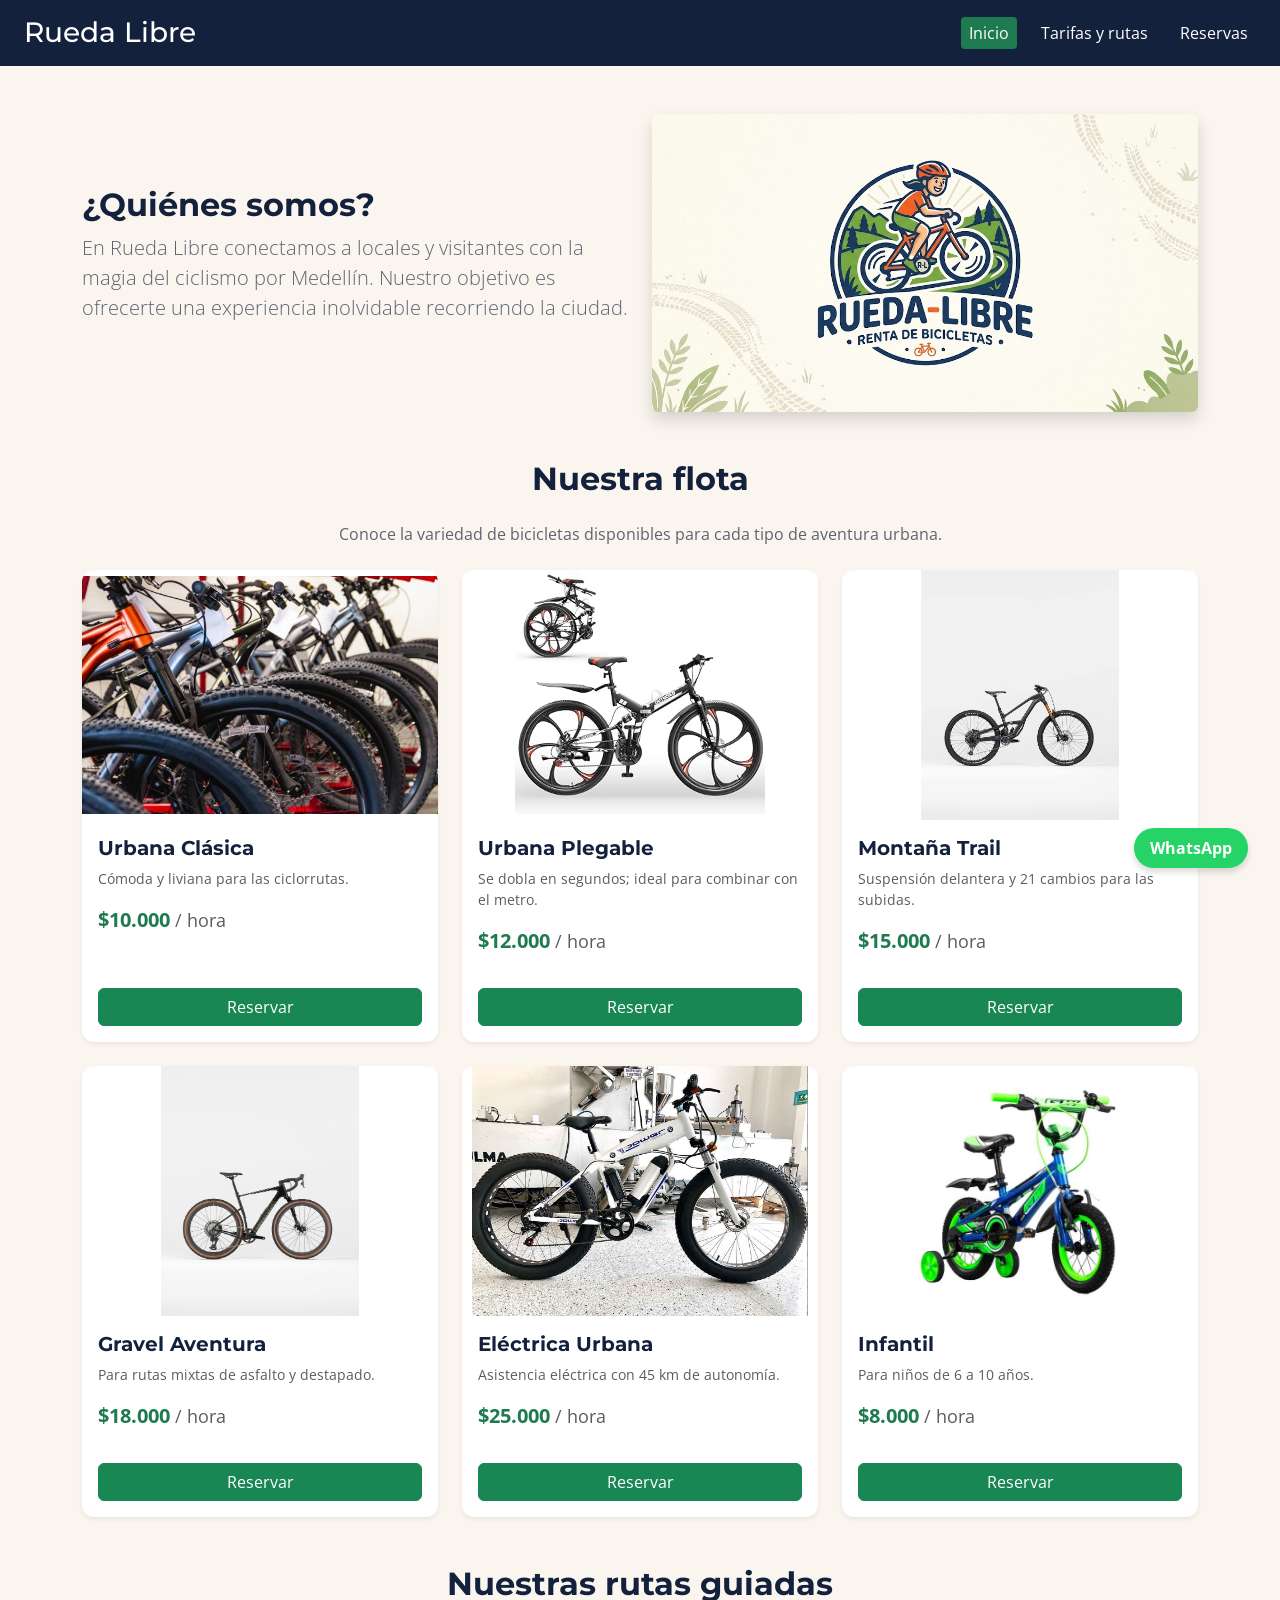
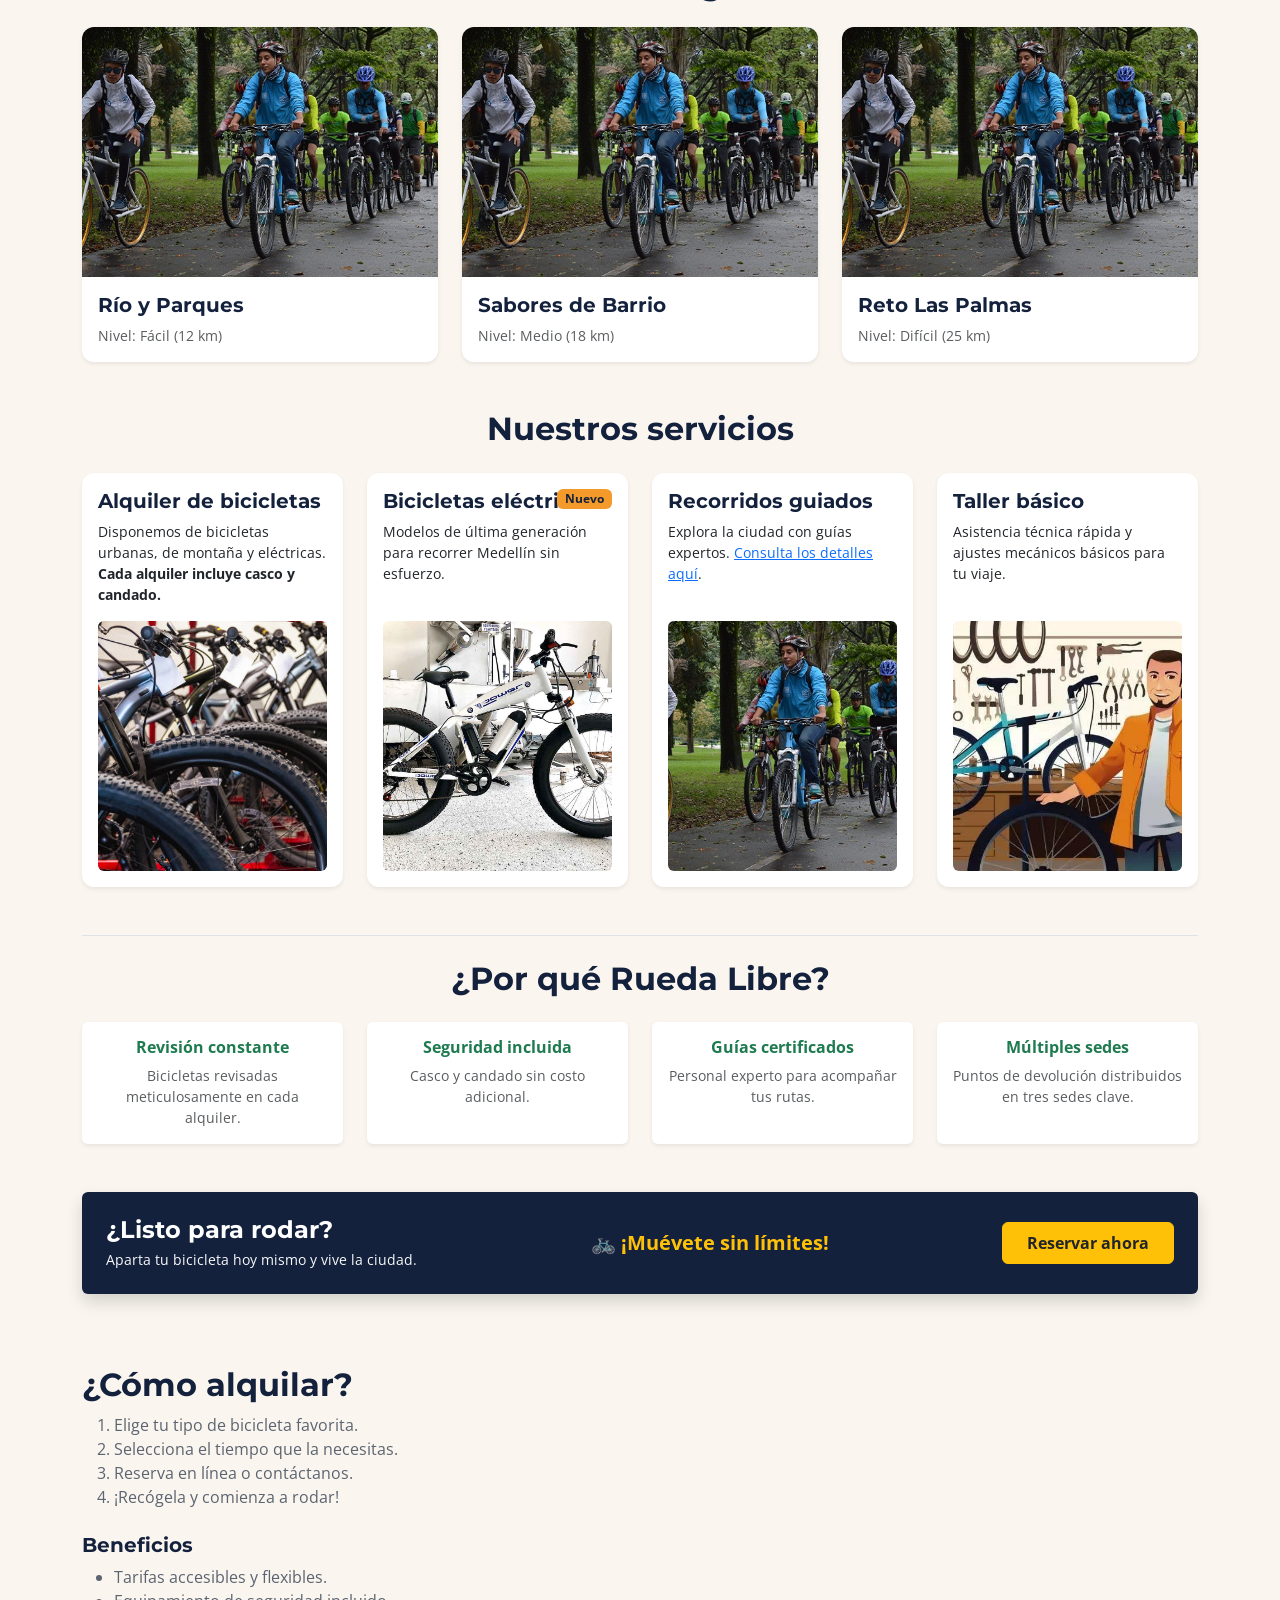
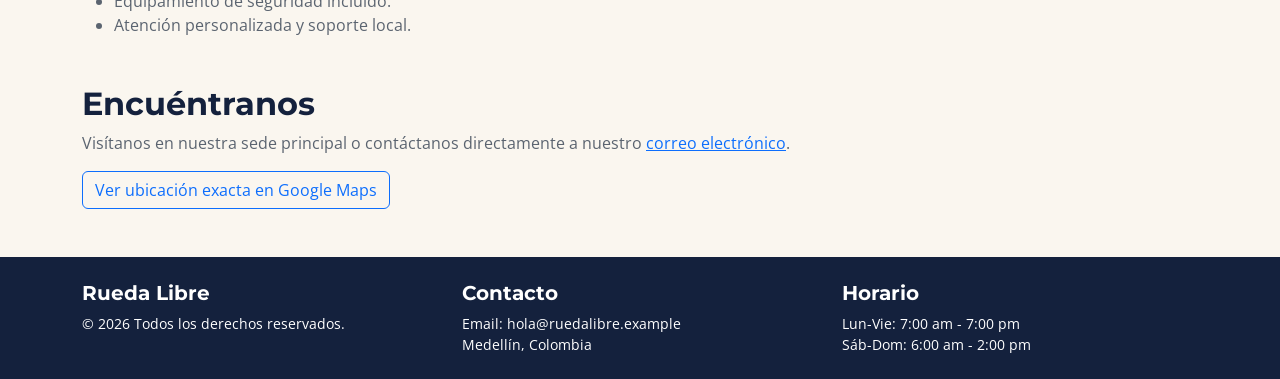
==== index.html @ 64394b45 "reorganizar codigo con bootstrap y adicion de imagenes" ====
<!DOCTYPE html>
<html lang="es">
<head>
    <meta charset="UTF-8">
    <meta name="viewport" content="width=device-width, initial-scale=1.0">
    <meta name="description" content="Alquiler de bicicletas y recorridos guiados en Medellín. Vive la ciudad sobre dos ruedas de forma segura y divertida.">
    <title>Rueda Libre | Alquiler de bicicletas en Medellín</title>
    <!-- Google Fonts -->
    <link rel="preconnect" href="https://fonts.googleapis.com">
    <link rel="preconnect" href="https://fonts.gstatic.com" crossorigin>
    <link href="https://fonts.googleapis.com/css2?family=Montserrat:wght@700&family=Open+Sans:wght@400;600&display=swap" rel="stylesheet">
    <!-- Bootstrap 5.3 -->
    <link href="https://cdn.jsdelivr.net/npm/bootstrap@5.3.3/dist/css/bootstrap.min.css" rel="stylesheet" integrity="sha384-QWTKZyjpPEjISv5WaRU9OFeRpok6YctnYmDr5pNlyT2bRjXh0JMhjY6hW+ALEwIH" crossorigin="anonymous">
    <!-- CSS propio -->
    <link rel="stylesheet" href="css/styles.css">
</head>
<body class="bg-crema text-gris-asfalto">

    <header class="bg-azul-noche text-white py-3 px-4 d-flex flex-column flex-md-row justify-content-between align-items-center">
        <h1 class="h3 m-0 font-titulos text-white">Rueda Libre</h1>
        <nav aria-label="Navegación principal">
            <ul id="menu" class="nav gap-3 mt-2 mt-md-0">
                <li class="nav-item">
                    <a href="index.html" class="nav-link text-white px-2 py-1 activo">Inicio</a>
                </li>
                <li class="nav-item">
                    <a href="paginas/tarifas.html" class="nav-link text-white px-2 py-1">Tarifas y rutas</a>
                </li>
                <li class="nav-item">
                    <a href="paginas/reservas.html" class="nav-link text-white px-2 py-1">Reservas</a>
                </li>
            </ul>
        </nav>
    </header>

    <main class="container my-5">
        <!-- ¿QUIÉNES SOMOS? -->
        <section id="quienes-somos" class="row align-items-center mb-5">
            <div class="col-12 col-lg-6 mb-4 mb-lg-0">
                <h2 class="fw-bold font-titulos text-azul-noche">¿Quiénes somos?</h2>
                <p class="lead">
                    En Rueda Libre conectamos a locales y visitantes con la magia del ciclismo por Medellín. 
                    Nuestro objetivo es ofrecerte una experiencia inolvidable recorriendo la ciudad.
                </p>
            </div>
            <div class="col-12 col-lg-6">
                <img src="img/portada.jpg" alt="Portada de Rueda Libre" class="img-fluid rounded shadow">
            </div>
        </section>

        <!-- NUESTRA FLOTA -->
        <section id="nuestra-flota" class="mb-5">
            <h2 class="fw-bold font-titulos text-azul-noche text-center mb-4">Nuestra flota</h2>
            <p class="text-center mb-4">Conoce la variedad de bicicletas disponibles para cada tipo de aventura urbana.</p>
            
            <div class="row g-4">
                <!-- 1. URBANA CLÁSICA -->
                <div class="col-12 col-sm-6 col-lg-4">
                    <div class="card shadow-sm border-0 h-100">
                        <img src="img/bicicleta.jpg" class="card-img-top" alt="Bicicleta Urbana Clásica">
                        <div class="card-body d-flex flex-column justify-content-between">
                            <div>
                                <h3 class="h5 fw-bold font-titulos text-azul-noche">Urbana Clásica</h3>
                                <p class="text-muted small">Cómoda y liviana para las ciclorrutas.</p>
                                <p class="fw-bold text-verde-ruta fs-5">$10.000 <span class="small text-muted fw-normal">/ hora</span></p>
                            </div>
                            <a href="paginas/reservas.html" class="btn btn-success mt-3">Reservar</a>
                        </div>
                    </div>
                </div>

                <!-- 2. URBANA PLEGABLE -->
                <div class="col-12 col-sm-6 col-lg-4">
                    <div class="card shadow-sm border-0 h-100">
                        <img src="img/bicicleta-plegable.jpg" class="card-img-top" alt="Bicicleta Urbana Plegable">
                        <div class="card-body d-flex flex-column justify-content-between">
                            <div>
                                <h3 class="h5 fw-bold font-titulos text-azul-noche">Urbana Plegable</h3>
                                <p class="text-muted small">Se dobla en segundos; ideal para combinar con el metro.</p>
                                <p class="fw-bold text-verde-ruta fs-5">$12.000 <span class="small text-muted fw-normal">/ hora</span></p>
                            </div>
                            <a href="paginas/reservas.html" class="btn btn-success mt-3">Reservar</a>
                        </div>
                    </div>
                </div>

                <!-- 3. MONTAÑA TRAIL -->
                <div class="col-12 col-sm-6 col-lg-4">
                    <div class="card shadow-sm border-0 h-100">
                        <img src="img/bici-montaña.jpg" class="card-img-top" alt="Bicicleta de Montaña Trail">
                        <div class="card-body d-flex flex-column justify-content-between">
                            <div>
                                <h3 class="h5 fw-bold font-titulos text-azul-noche">Montaña Trail</h3>
                                <p class="text-muted small">Suspensión delantera y 21 cambios para las subidas.</p>
                                <p class="fw-bold text-verde-ruta fs-5">$15.000 <span class="small text-muted fw-normal">/ hora</span></p>
                            </div>
                            <a href="paginas/reservas.html" class="btn btn-success mt-3">Reservar</a>
                        </div>
                    </div>
                </div>

                <!-- 4. GRAVEL AVENTURA -->
                <div class="col-12 col-sm-6 col-lg-4">
                    <div class="card shadow-sm border-0 h-100">
                        <img src="img/gravel.jpg" class="card-img-top" alt="Bicicleta Gravel Aventura">
                        <div class="card-body d-flex flex-column justify-content-between">
                            <div>
                                <h3 class="h5 fw-bold font-titulos text-azul-noche">Gravel Aventura</h3>
                                <p class="text-muted small">Para rutas mixtas de asfalto y destapado.</p>
                                <p class="fw-bold text-verde-ruta fs-5">$18.000 <span class="small text-muted fw-normal">/ hora</span></p>
                            </div>
                            <a href="paginas/reservas.html" class="btn btn-success mt-3">Reservar</a>
                        </div>
                    </div>
                </div>

                <!-- 5. ELÉCTRICA URBANA -->
                <div class="col-12 col-sm-6 col-lg-4">
                    <div class="card shadow-sm border-0 h-100">
                        <img src="img/bicicleta-electrica.jpg" class="card-img-top" alt="Bicicleta Eléctrica Urbana">
                        <div class="card-body d-flex flex-column justify-content-between">
                            <div>
                                <h3 class="h5 fw-bold font-titulos text-azul-noche">Eléctrica Urbana</h3>
                                <p class="text-muted small">Asistencia eléctrica con 45 km de autonomía.</p>
                                <p class="fw-bold text-verde-ruta fs-5">$25.000 <span class="small text-muted fw-normal">/ hora</span></p>
                            </div>
                            <a href="paginas/reservas.html" class="btn btn-success mt-3">Reservar</a>
                        </div>
                    </div>
                </div>

                <!-- 6. INFANTIL -->
                <div class="col-12 col-sm-6 col-lg-4">
                    <div class="card shadow-sm border-0 h-100">
                        <img src="img/infantil.jpg" class="card-img-top" alt="Bicicleta Infantil">
                        <div class="card-body d-flex flex-column justify-content-between">
                            <div>
                                <h3 class="h5 fw-bold font-titulos text-azul-noche">Infantil</h3>
                                <p class="text-muted small">Para niños de 6 a 10 años.</p>
                                <p class="fw-bold text-verde-ruta fs-5">$8.000 <span class="small text-muted fw-normal">/ hora</span></p>
                            </div>
                            <a href="paginas/reservas.html" class="btn btn-success mt-3">Reservar</a>
                        </div>
                    </div>
                </div>
            </div>
        </section>

        <!-- NUESTRAS RUTAS GUIADAS -->
        <section id="galeria-rutas-seccion" class="mb-5">
            <h2 class="fw-bold font-titulos text-azul-noche text-center mb-4">Nuestras rutas guiadas</h2>
            <div class="row g-4">
                <div class="col-12 col-md-4">
                    <div class="card shadow-sm border-0 h-100">
                        <img src="img/recorrido-guiado.jpg" alt="Ruta Río y Parques" class="card-img-top">
                        <div class="card-body">
                            <h3 class="h5 fw-bold font-titulos text-azul-noche">Río y Parques</h3>
                            <p class="text-muted small mb-0">Nivel: Fácil (12 km)</p>
                        </div>
                    </div>
                </div>
                <div class="col-12 col-md-4">
                    <div class="card shadow-sm border-0 h-100">
                        <img src="img/recorrido-guiado.jpg" alt="Ruta Sabores de Barrio" class="card-img-top">
                        <div class="card-body">
                            <h3 class="h5 fw-bold font-titulos text-azul-noche">Sabores de Barrio</h3>
                            <p class="text-muted small mb-0">Nivel: Medio (18 km)</p>
                        </div>
                    </div>
                </div>
                <div class="col-12 col-md-4">
                    <div class="card shadow-sm border-0 h-100">
                        <img src="img/recorrido-guiado.jpg" alt="Ruta Reto Las Palmas" class="card-img-top">
                        <div class="card-body">
                            <h3 class="h5 fw-bold font-titulos text-azul-noche">Reto Las Palmas</h3>
                            <p class="text-muted small mb-0">Nivel: Difícil (25 km)</p>
                        </div>
                    </div>
                </div>
            </div>
        </section>

        <!-- NUESTROS SERVICIOS -->
        <section id="servicios" class="mb-5">
            <h2 class="fw-bold font-titulos text-azul-noche text-center mb-4">Nuestros servicios</h2>
            <div class="row g-4">
                <div class="col-12 col-md-6 col-lg-3">
                    <div class="card shadow-sm border-0 p-3 h-100">
                        <h3 class="h5 fw-bold font-titulos text-azul-noche">Alquiler de bicicletas</h3>
                        <p class="small">Disponemos de bicicletas urbanas, de montaña y eléctricas. <strong>Cada alquiler incluye casco y candado.</strong></p>
                        <img src="img/bicicleta.jpg" alt="Bicicleta urbana" class="card-img-top img-fluid rounded mt-auto">
                    </div>
                </div>
                <div class="col-12 col-md-6 col-lg-3">
                    <div class="card shadow-sm border-0 p-3 position-relative h-100">
                        <span class="badge bg-naranja-pedal text-azul-noche position-absolute top-0 end-0 m-3">Nuevo</span>
                        <h3 class="h5 fw-bold font-titulos text-azul-noche">Bicicletas eléctricas</h3>
                        <p class="small">Modelos de última generación para recorrer Medellín sin esfuerzo.</p>
                        <img src="img/bicicleta-electrica.jpg" alt="Bicicleta eléctrica" class="card-img-top img-fluid rounded mt-auto">
                    </div>
                </div>
                <div class="col-12 col-md-6 col-lg-3">
                    <div class="card shadow-sm border-0 p-3 h-100">
                        <h3 class="h5 fw-bold font-titulos text-azul-noche">Recorridos guiados</h3>
                        <p class="small">Explora la ciudad con guías expertos. <a href="paginas/tarifas.html#tabla-recorridos">Consulta los detalles aquí</a>.</p>
                        <img src="img/recorrido-guiado.jpg" alt="Recorridos guiados" class="card-img-top img-fluid rounded mt-auto">
                    </div>
                </div>
                <div class="col-12 col-md-6 col-lg-3">
                    <div class="card shadow-sm border-0 p-3 h-100">
                        <h3 class="h5 fw-bold font-titulos text-azul-noche">Taller básico</h3>
                        <p class="small">Asistencia técnica rápida y ajustes mecánicos básicos para tu viaje.</p>
                        <img src="img/taller.jpg" alt="Taller de bicicletas" class="card-img-top img-fluid rounded mt-auto">
                    </div>
                </div>
            </div>
        </section>

        <section class="my-5 py-4 border-top">
            <h2 class="text-center fw-bold font-titulos text-azul-noche mb-4">¿Por qué Rueda Libre?</h2>
            
            <div class="row g-4 text-center mb-5">
                <div class="col-12 col-md-6 col-lg-3">
                    <div class="p-3 bg-white rounded shadow-sm h-100">
                        <h3 class="h6 fw-bold text-verde-ruta">Revisión constante</h3>
                        <p class="small text-muted mb-0">Bicicletas revisadas meticulosamente en cada alquiler.</p>
                    </div>
                </div>
                <div class="col-12 col-md-6 col-lg-3">
                    <div class="p-3 bg-white rounded shadow-sm h-100">
                        <h3 class="h6 fw-bold text-verde-ruta">Seguridad incluida</h3>
                        <p class="small text-muted mb-0">Casco y candado sin costo adicional.</p>
                    </div>
                </div>
                <div class="col-12 col-md-6 col-lg-3">
                    <div class="p-3 bg-white rounded shadow-sm h-100">
                        <h3 class="h6 fw-bold text-verde-ruta">Guías certificados</h3>
                        <p class="small text-muted mb-0">Personal experto para acompañar tus rutas.</p>
                    </div>
                </div>
                <div class="col-12 col-md-6 col-lg-3">
                    <div class="p-3 bg-white rounded shadow-sm h-100">
                        <h3 class="h6 fw-bold text-verde-ruta">Múltiples sedes</h3>
                        <p class="small text-muted mb-0">Puntos de devolución distribuidos en tres sedes clave.</p>
                    </div>
                </div>
            </div>

            <div class="p-4 bg-azul-noche text-white rounded shadow d-flex flex-column flex-md-row justify-content-between align-items-center gap-3">
                <div class="text-center text-md-start">
                    <h3 class="h4 fw-bold mb-1 font-titulos text-white">¿Listo para rodar?</h3>
                    <p class="mb-0 text-light small">Aparta tu bicicleta hoy mismo y vive la ciudad.</p>
                </div>
                <div class="d-none d-md-block text-warning fw-bold fs-5">
                    🚲 ¡Muévete sin límites!
                </div>
                <div>
                    <a href="paginas/reservas.html" class="btn btn-warning fw-bold px-4 py-2 text-dark">Reservar ahora</a>
                </div>
            </div>
        </section>

        <!-- ¿CÓMO ALQUILAR? -->
        <section id="como-alquilar" class="mb-5">
            <h2 class="fw-bold font-titulos text-azul-noche">¿Cómo alquilar?</h2>
            <ol class="mb-4">
                <li>Elige tu tipo de bicicleta favorita.</li>
                <li>Selecciona el tiempo que la necesitas.</li>
                <li>Reserva en línea o contáctanos.</li>
                <li>¡Recógela y comienza a rodar!</li>
            </ol>
            <h3 class="h5 fw-bold font-titulos text-azul-noche">Beneficios</h3>
            <ul>
                <li>Tarifas accesibles y flexibles.</li>
                <li>Equipamiento de seguridad incluido.</li>
                <li>Atención personalizada y soporte local.</li>
            </ul>
        </section>

        <!-- ENCUÉNTRANOS -->
        <section id="encuentranos" class="mb-5">
            <h2 class="fw-bold font-titulos text-azul-noche">Encuéntranos</h2>
            <p>Visítanos en nuestra sede principal o contáctanos directamente a nuestro <a href="mailto:hola@ruedalibre.example">correo electrónico</a>.</p>
            <p><a href="https://maps.google.com" target="_blank" rel="noopener" class="btn btn-outline-primary">Ver ubicación exacta en Google Maps</a></p>
        </section>
    </main>

    <!-- Botón flotante WhatsApp -->
    <a href="https://wa.me/573000000000" class="whatsapp-flotante" target="_blank" rel="noopener" aria-label="Contactar por WhatsApp">WhatsApp</a>

    <!-- PIE DE PÁGINA -->
    <footer class="bg-azul-noche text-white py-4 px-5">
        <div class="container">
            <div class="row g-4">
                <div class="col-12 col-md-4">
                    <h2 class="h5 fw-bold font-titulos text-white">Rueda Libre</h2>
                    <p class="small m-0">© 2026 Todos los derechos reservados.</p>
                </div>
                <div class="col-12 col-md-4">
                    <h2 class="h5 fw-bold font-titulos text-white">Contacto</h2>
                    <p class="small m-0">Email: hola@ruedalibre.example</p>
                    <p class="small m-0">Medellín, Colombia</p>
                </div>
                <div class="col-12 col-md-4">
                    <h2 class="h5 fw-bold font-titulos text-white">Horario</h2>
                    <p class="small m-0">Lun-Vie: 7:00 am - 7:00 pm</p>
                    <p class="small m-0">Sáb-Dom: 6:00 am - 2:00 pm</p>
                </div>
            </div>
        </div>
    </footer>

    <!-- Bootstrap 5.3 JavaScript -->
    <script src="https://cdn.jsdelivr.net/npm/bootstrap@5.3.3/dist/js/bootstrap.bundle.min.js" integrity="sha384-YvpcrYf0tY3lHB60NNkmXc5s98+Y8z8N1b/j1lC1k096+g52+l9u33" crossorigin="anonymous"></script>
</body>
</html>
---- css/styles.css ----
:root {
    --verde-ruta: #1E7A4F;
    --naranja-pedal: #F39A2B;
    --azul-noche: #14213D;
    --crema: #FAF6EF;
    --gris-asfalto: #5B6470;
    --blanco: #FFFFFF;

    --fuente-titulos: 'Montserrat', sans-serif;
    --fuente-texto: 'Open Sans', sans-serif;
}

/* Clases utilitarias de marca aplicadas con variables */
.font-titulos {
    font-family: var(--fuente-titulos) !important;
}

body {
    font-family: var(--fuente-texto) !important;
}

.bg-crema {
    background-color: var(--crema) !important;
}

.bg-azul-noche {
    background-color: var(--azul-noche) !important;
}

.bg-verde-ruta {
    background-color: var(--verde-ruta) !important;
}

.bg-naranja-pedal {
    background-color: var(--naranja-pedal) !important;
}

.text-gris-asfalto {
    color: var(--gris-asfalto) !important;
}

.text-azul-noche {
    color: var(--azul-noche) !important;
}

.text-verde-ruta {
    color: var(--verde-ruta) !important;
}

.text-naranja-pedal {
    color: var(--naranja-pedal) !important;
}

#menu a.activo,
#menu a:hover {
    background-color: var(--verde-ruta);
    border-radius: 4px;
}


.whatsapp-flotante {
    position: fixed;
    bottom: 2rem;
    right: 2rem;
    background-color: #25D366;
    color: #FFFFFF;
    padding: 0.5rem 1rem;
    border-radius: 50px;
    text-decoration: none;
    font-weight: 700;
    box-shadow: 0 4px 6px rgba(0, 0, 0, 0.15);
    z-index: 1000;
}

.whatsapp-flotante:hover {
    background-color: #1EBE5D;
    color: #FFFFFF;
}

#nuestra-flota .card-img-top,
#galeria-rutas-seccion .card-img-top,
#servicios .card-img-top {
    width: 100%;
    height: 250px;
    object-fit: cover;
    object-position: center;
    display: block;
}


#nuestra-flota .card,
#galeria-rutas-seccion .card,
#servicios .card {
    height: 100%;
    overflow: hidden;
    border-radius: 12px;
}


#nuestra-flota .card-body {
    display: flex;
    flex-direction: column;
    flex-grow: 1;
}

/* Botones de reserva alineados abajo */
#nuestra-flota .card-body .btn {
    margin-top: auto;
}

/* Imágenes de servicios al final de las tarjetas */
#servicios .card-img-top {
    margin-top: auto;
    border-radius: 8px;
}

#nuestra-flota .card-img-top {
    object-fit: contain;
    background-color: #ffffff;
}


@media (max-width: 576px) {

    #nuestra-flota .card-img-top,
    #galeria-rutas-seccion .card-img-top,
    #servicios .card-img-top {
        height: 220px;
    }
}
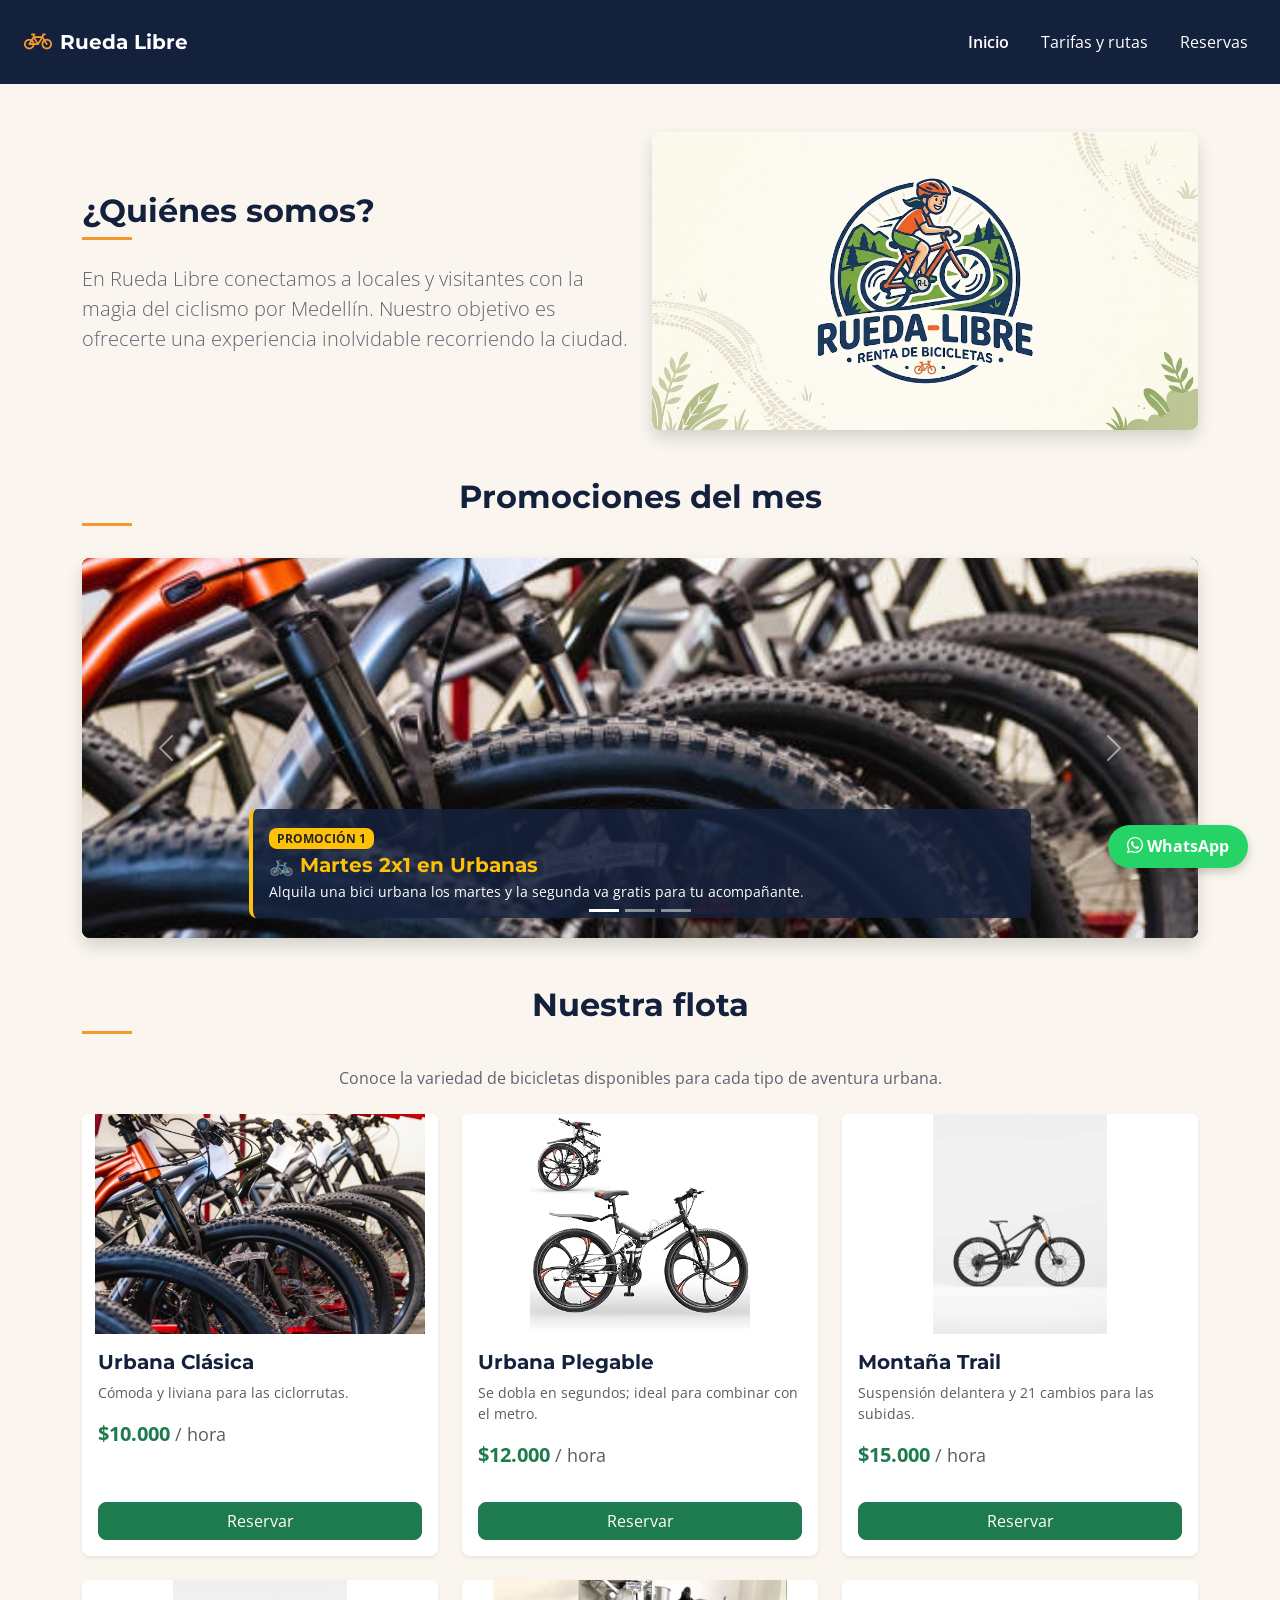
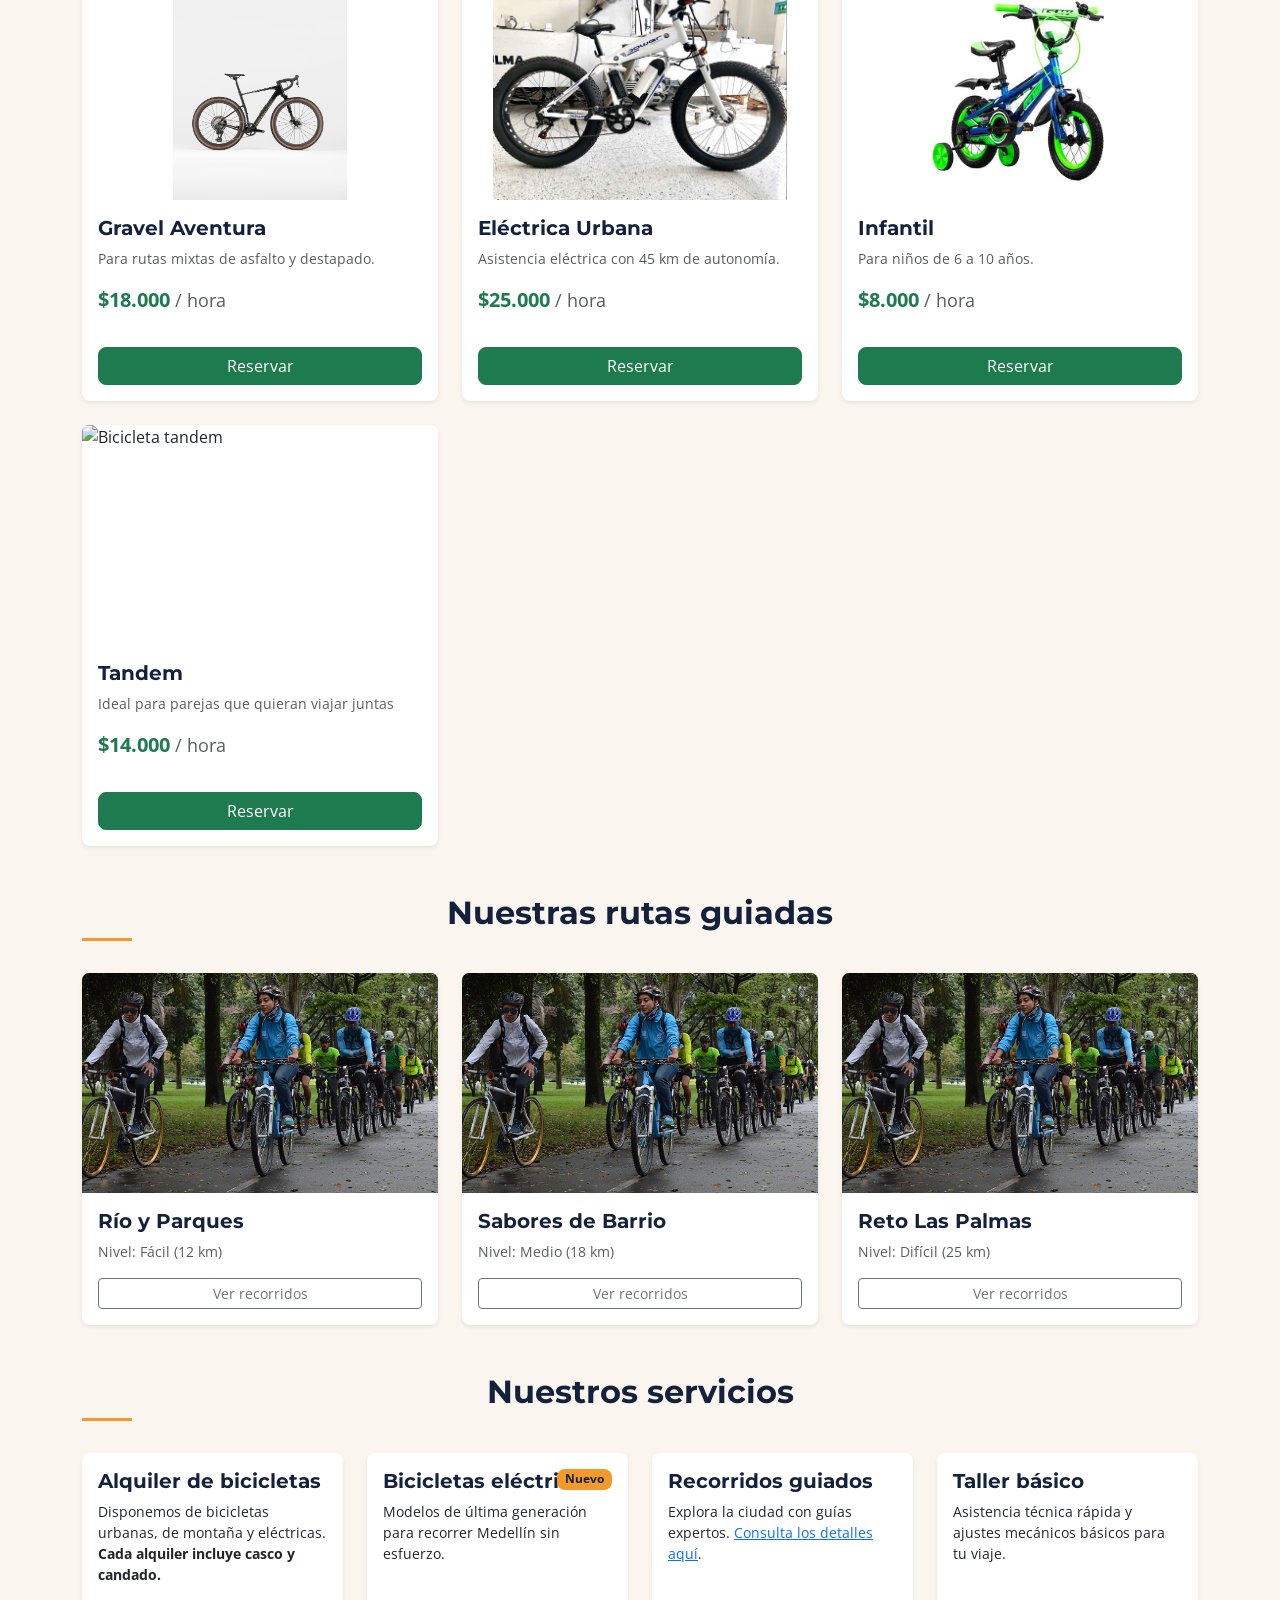
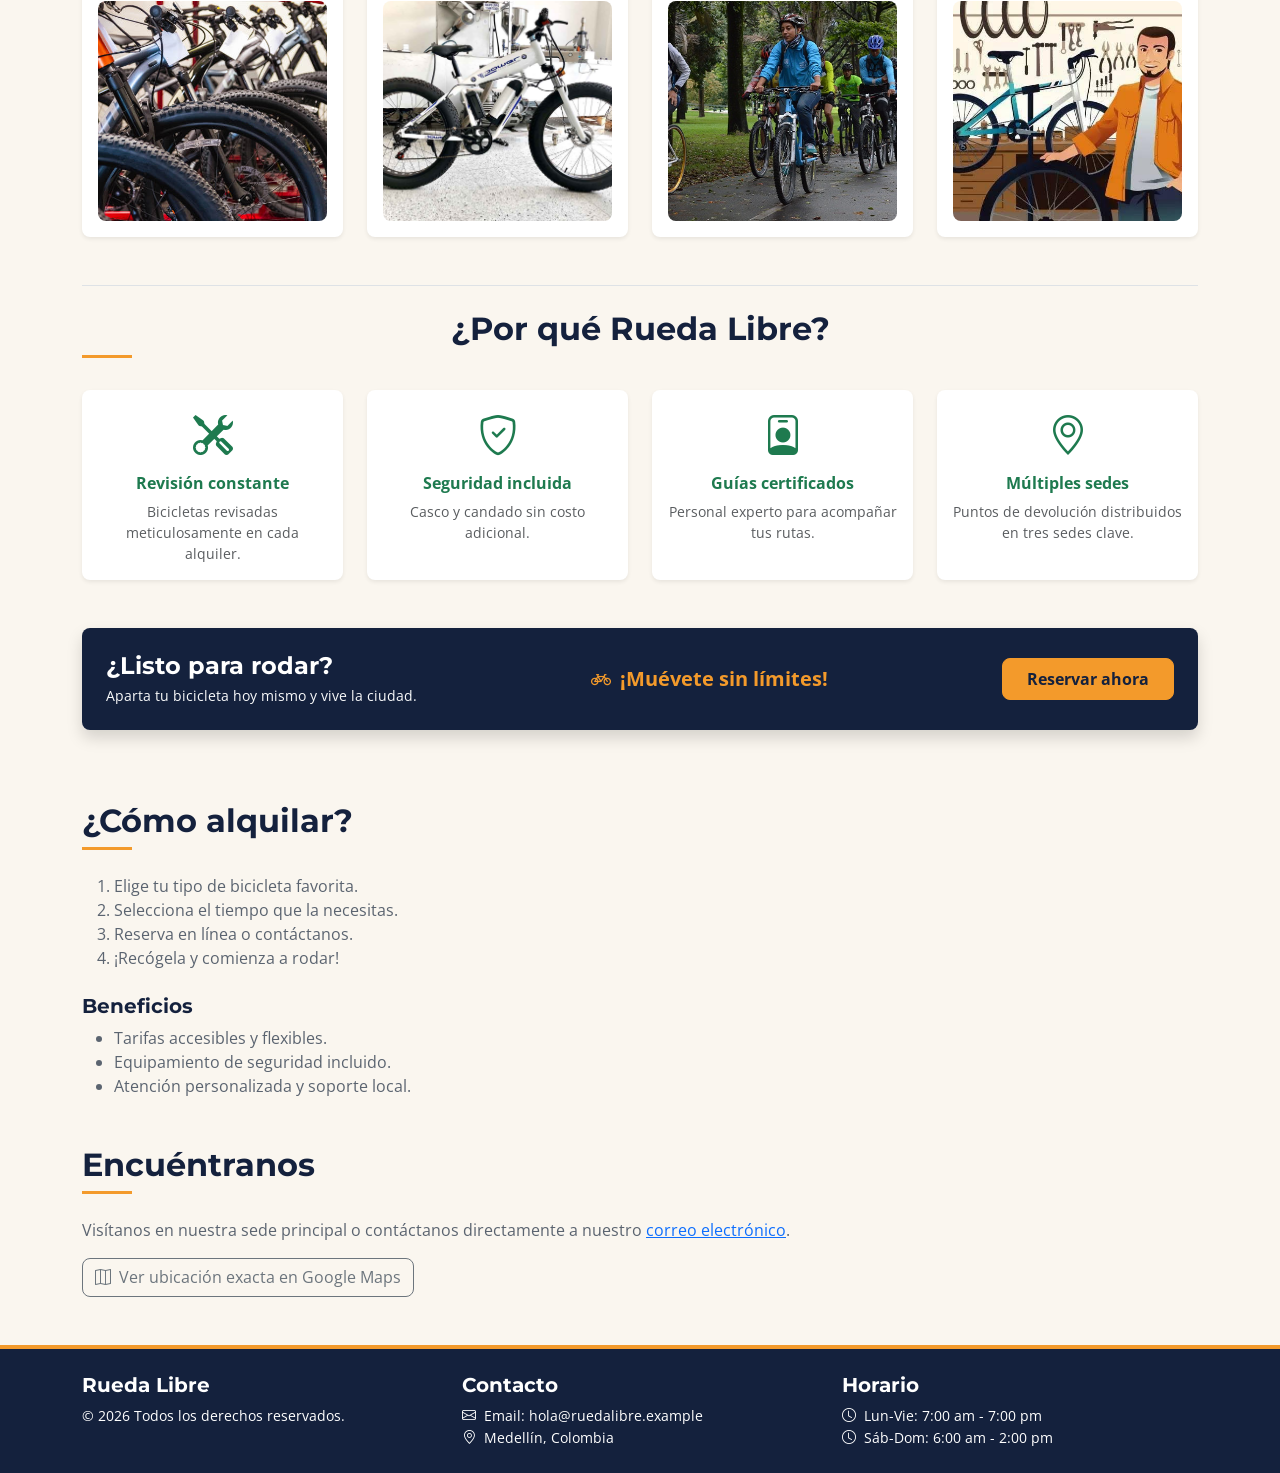
==== commit 76046447: "migracion  completa a boostrap desarrollo de carrusel y responsive" ====
--- a/index.html
+++ b/index.html
@@ -9,27 +9,39 @@
     <link rel="preconnect" href="https://fonts.googleapis.com">
     <link rel="preconnect" href="https://fonts.gstatic.com" crossorigin>
     <link href="https://fonts.googleapis.com/css2?family=Montserrat:wght@700&family=Open+Sans:wght@400;600&display=swap" rel="stylesheet">
-    <!-- Bootstrap 5.3 -->
+
+    <!-- Bootstrap 5.3 CSS -->
     <link href="https://cdn.jsdelivr.net/npm/bootstrap@5.3.3/dist/css/bootstrap.min.css" rel="stylesheet" integrity="sha384-QWTKZyjpPEjISv5WaRU9OFeRpok6YctnYmDr5pNlyT2bRjXh0JMhjY6hW+ALEwIH" crossorigin="anonymous">
+    <!-- Bootstrap Icons CDN -->
+    <link rel="stylesheet" href="https://cdn.jsdelivr.net/npm/bootstrap-icons@1.11.3/font/bootstrap-icons.min.css">
     <!-- CSS propio -->
     <link rel="stylesheet" href="css/styles.css">
 </head>
 <body class="bg-crema text-gris-asfalto">
-
-    <header class="bg-azul-noche text-white py-3 px-4 d-flex flex-column flex-md-row justify-content-between align-items-center">
-        <h1 class="h3 m-0 font-titulos text-white">Rueda Libre</h1>
-        <nav aria-label="Navegación principal">
-            <ul id="menu" class="nav gap-3 mt-2 mt-md-0">
-                <li class="nav-item">
-                    <a href="index.html" class="nav-link text-white px-2 py-1 activo">Inicio</a>
-                </li>
-                <li class="nav-item">
-                    <a href="paginas/tarifas.html" class="nav-link text-white px-2 py-1">Tarifas y rutas</a>
-                </li>
-                <li class="nav-item">
-                    <a href="paginas/reservas.html" class="nav-link text-white px-2 py-1">Reservas</a>
-                </li>
-            </ul>
+    <header>
+        <nav class="navbar navbar-expand-lg bg-azul-noche navbar-dark py-3 px-4">
+            <div class="container-fluid p-0">
+                <a class="navbar-brand font-titulos text-white fw-bold d-flex align-items-center gap-2" href="index.html">
+                    <i class="bi bi-bicycle text-naranja-pedal fs-3" aria-hidden="true"></i>
+                    <span>Rueda Libre</span>
+                </a>
+                <button class="navbar-toggler" type="button" data-bs-toggle="collapse" data-bs-target="#navbarNavegacion" aria-controls="navbarNavegacion" aria-expanded="false" aria-label="Abrir o cerrar menú de navegación">
+                    <span class="navbar-toggler-icon"></span>
+                </button>
+                <div class="collapse navbar-collapse" id="navbarNavegacion">
+                    <ul class="navbar-nav ms-auto gap-lg-3 mt-3 mt-lg-0">
+                        <li class="nav-item">
+                            <a class="nav-link text-white fw-semibold active" aria-current="page" href="index.html">Inicio</a>
+                        </li>
+                        <li class="nav-item">
+                            <a class="nav-link text-white" href="paginas/tarifas.html">Tarifas y rutas</a>
+                        </li>
+                        <li class="nav-item">
+                            <a class="nav-link text-white" href="paginas/reservas.html">Reservas</a>
+                        </li>
+                    </ul>
+                </div>
+            </div>
         </nav>
     </header>
 
@@ -37,109 +49,170 @@
         <!-- ¿QUIÉNES SOMOS? -->
         <section id="quienes-somos" class="row align-items-center mb-5">
             <div class="col-12 col-lg-6 mb-4 mb-lg-0">
-                <h2 class="fw-bold font-titulos text-azul-noche">¿Quiénes somos?</h2>
+                <h2 class="fw-bold font-titulos text-azul-noche titulo-seccion mb-3">¿Quiénes somos?</h2>
                 <p class="lead">
                     En Rueda Libre conectamos a locales y visitantes con la magia del ciclismo por Medellín. 
                     Nuestro objetivo es ofrecerte una experiencia inolvidable recorriendo la ciudad.
                 </p>
             </div>
             <div class="col-12 col-lg-6">
-                <img src="img/portada.jpg" alt="Portada de Rueda Libre" class="img-fluid rounded shadow">
+                <img src="img/portada.jpg" alt="Portada de Rueda Libre con ciclistas en Medellín" class="img-fluid rounded shadow">
+            </div>
+        </section>
+
+        <!-- PROMOCIONES DEL MES (CARRUSEL) -->
+        <section id="promociones-carrusel" class="mb-5">
+            <h2 class="fw-bold font-titulos text-azul-noche text-center titulo-seccion mb-4">Promociones del mes</h2>
+            <div id="carruselPromociones" class="carousel slide rounded shadow overflow-hidden bg-azul-noche" data-bs-ride="carousel" data-bs-interval="3500">
+                <div class="carousel-indicators">
+                    <button type="button" data-bs-target="#carruselPromociones" data-bs-slide-to="0" class="active" aria-current="true" aria-label="Promoción 1"></button>
+                    <button type="button" data-bs-target="#carruselPromociones" data-bs-slide-to="1" aria-label="Promoción 2"></button>
+                    <button type="button" data-bs-target="#carruselPromociones" data-bs-slide-to="2" aria-label="Promoción 3"></button>
+                </div>
+                <div class="carousel-inner">
+                    <div class="carousel-item active">
+                        <img src="img/bicicleta.jpg" class="d-block w-100 banner-carrusel" alt="Martes 2x1 en bicicletas urbanas">
+                        <div class="carousel-caption d-block p-3 border-start border-4 border-warning">
+                            <span class="badge bg-warning text-dark mb-1">PROMOCIÓN 1</span>
+                            <h3 class="h5 fw-bold font-titulos text-warning mb-1">🚲 Martes 2x1 en Urbanas</h3>
+                            <p class="mb-0 text-white small">Alquila una bici urbana los martes y la segunda va gratis para tu acompañante.</p>
+                        </div>
+                    </div>
+                    <div class="carousel-item">
+                        <img src="img/bicicleta-electrica.jpg" class="d-block w-100 banner-carrusel" alt="20% de descuento en eléctricas">
+                        <div class="carousel-caption d-block p-3 border-start border-4 border-info">
+                            <span class="badge bg-info text-dark mb-1">PROMOCIÓN 2</span>
+                            <h3 class="h5 fw-bold font-titulos text-info mb-1">⚡ 20% OFF en Eléctricas</h3>
+                            <p class="mb-0 text-white small">Recorre las lomas de la ciudad sin sudar de lunes a jueves con descuento especial.</p>
+                        </div>
+                    </div>
+                    <div class="carousel-item">
+                        <img src="img/recorrido-guiado.jpg" class="d-block w-100 banner-carrusel" alt="Tour Guiado Gratis en tu CUMPLE">
+                        <div class="carousel-caption d-block p-3 border-start border-4 border-success">
+                            <span class="badge bg-success text-white mb-1">PROMOCIÓN 3</span>
+                            <h3 class="h5 fw-bold font-titulos text-success mb-1">🎂 Tour Guiado Gratis en tu CUMPLE</h3>
+                            <p class="mb-0 text-white small">Celebra tu cumpleaños con nosotros y disfruta cualquier ruta con guía sin costo.</p>
+                        </div>
+                    </div>
+                </div>
+                <button class="carousel-control-prev" type="button" data-bs-target="#carruselPromociones" data-bs-slide="prev">
+                    <span class="carousel-control-prev-icon" aria-hidden="true"></span>
+                    <span class="visually-hidden">Anterior</span>
+                </button>
+                <button class="carousel-control-next" type="button" data-bs-target="#carruselPromociones" data-bs-slide="next">
+                    <span class="carousel-control-next-icon" aria-hidden="true"></span>
+                    <span class="visually-hidden">Siguiente</span>
+                </button>
             </div>
         </section>
 
         <!-- NUESTRA FLOTA -->
         <section id="nuestra-flota" class="mb-5">
-            <h2 class="fw-bold font-titulos text-azul-noche text-center mb-4">Nuestra flota</h2>
+            <h2 class="fw-bold font-titulos text-azul-noche text-center titulo-seccion mb-4">Nuestra flota</h2>
             <p class="text-center mb-4">Conoce la variedad de bicicletas disponibles para cada tipo de aventura urbana.</p>
             
             <div class="row g-4">
-                <!-- 1. URBANA CLÁSICA -->
+                <!-- Urbana Clásica -->
                 <div class="col-12 col-sm-6 col-lg-4">
                     <div class="card shadow-sm border-0 h-100">
                         <img src="img/bicicleta.jpg" class="card-img-top" alt="Bicicleta Urbana Clásica">
                         <div class="card-body d-flex flex-column justify-content-between">
                             <div>
-                                <h3 class="h5 fw-bold font-titulos text-azul-noche">Urbana Clásica</h3>
-                                <p class="text-muted small">Cómoda y liviana para las ciclorrutas.</p>
+                                <h3 class="card-title h5 fw-bold font-titulos text-azul-noche">Urbana Clásica</h3>
+                                <p class="card-text text-muted small">Cómoda y liviana para las ciclorrutas.</p>
                                 <p class="fw-bold text-verde-ruta fs-5">$10.000 <span class="small text-muted fw-normal">/ hora</span></p>
                             </div>
-                            <a href="paginas/reservas.html" class="btn btn-success mt-3">Reservar</a>
-                        </div>
-                    </div>
-                </div>
-
-                <!-- 2. URBANA PLEGABLE -->
+                            <a href="paginas/reservas.html" class="btn btn-primary mt-3">Reservar</a>
+                        </div>
+                    </div>
+                </div>
+
+                <!-- Urbana Plegable -->
                 <div class="col-12 col-sm-6 col-lg-4">
                     <div class="card shadow-sm border-0 h-100">
                         <img src="img/bicicleta-plegable.jpg" class="card-img-top" alt="Bicicleta Urbana Plegable">
                         <div class="card-body d-flex flex-column justify-content-between">
                             <div>
-                                <h3 class="h5 fw-bold font-titulos text-azul-noche">Urbana Plegable</h3>
-                                <p class="text-muted small">Se dobla en segundos; ideal para combinar con el metro.</p>
+                                <h3 class="card-title h5 fw-bold font-titulos text-azul-noche">Urbana Plegable</h3>
+                                <p class="card-text text-muted small">Se dobla en segundos; ideal para combinar con el metro.</p>
                                 <p class="fw-bold text-verde-ruta fs-5">$12.000 <span class="small text-muted fw-normal">/ hora</span></p>
                             </div>
-                            <a href="paginas/reservas.html" class="btn btn-success mt-3">Reservar</a>
-                        </div>
-                    </div>
-                </div>
-
-                <!-- 3. MONTAÑA TRAIL -->
+                            <a href="paginas/reservas.html" class="btn btn-primary mt-3">Reservar</a>
+                        </div>
+                    </div>
+                </div>
+
+                <!-- Montaña Trail -->
                 <div class="col-12 col-sm-6 col-lg-4">
                     <div class="card shadow-sm border-0 h-100">
                         <img src="img/bici-montaña.jpg" class="card-img-top" alt="Bicicleta de Montaña Trail">
                         <div class="card-body d-flex flex-column justify-content-between">
                             <div>
-                                <h3 class="h5 fw-bold font-titulos text-azul-noche">Montaña Trail</h3>
-                                <p class="text-muted small">Suspensión delantera y 21 cambios para las subidas.</p>
+                                <h3 class="card-title h5 fw-bold font-titulos text-azul-noche">Montaña Trail</h3>
+                                <p class="card-text text-muted small">Suspensión delantera y 21 cambios para las subidas.</p>
                                 <p class="fw-bold text-verde-ruta fs-5">$15.000 <span class="small text-muted fw-normal">/ hora</span></p>
                             </div>
-                            <a href="paginas/reservas.html" class="btn btn-success mt-3">Reservar</a>
-                        </div>
-                    </div>
-                </div>
-
-                <!-- 4. GRAVEL AVENTURA -->
+                            <a href="paginas/reservas.html" class="btn btn-primary mt-3">Reservar</a>
+                        </div>
+                    </div>
+                </div>
+
+                <!-- Gravel Aventura -->
                 <div class="col-12 col-sm-6 col-lg-4">
                     <div class="card shadow-sm border-0 h-100">
                         <img src="img/gravel.jpg" class="card-img-top" alt="Bicicleta Gravel Aventura">
                         <div class="card-body d-flex flex-column justify-content-between">
                             <div>
-                                <h3 class="h5 fw-bold font-titulos text-azul-noche">Gravel Aventura</h3>
-                                <p class="text-muted small">Para rutas mixtas de asfalto y destapado.</p>
+                                <h3 class="card-title h5 fw-bold font-titulos text-azul-noche">Gravel Aventura</h3>
+                                <p class="card-text text-muted small">Para rutas mixtas de asfalto y destapado.</p>
                                 <p class="fw-bold text-verde-ruta fs-5">$18.000 <span class="small text-muted fw-normal">/ hora</span></p>
                             </div>
-                            <a href="paginas/reservas.html" class="btn btn-success mt-3">Reservar</a>
-                        </div>
-                    </div>
-                </div>
-
-                <!-- 5. ELÉCTRICA URBANA -->
+                            <a href="paginas/reservas.html" class="btn btn-primary mt-3">Reservar</a>
+                        </div>
+                    </div>
+                </div>
+
+                <!-- Eléctrica Urbana -->
                 <div class="col-12 col-sm-6 col-lg-4">
                     <div class="card shadow-sm border-0 h-100">
                         <img src="img/bicicleta-electrica.jpg" class="card-img-top" alt="Bicicleta Eléctrica Urbana">
                         <div class="card-body d-flex flex-column justify-content-between">
                             <div>
-                                <h3 class="h5 fw-bold font-titulos text-azul-noche">Eléctrica Urbana</h3>
-                                <p class="text-muted small">Asistencia eléctrica con 45 km de autonomía.</p>
+                                <h3 class="card-title h5 fw-bold font-titulos text-azul-noche">Eléctrica Urbana</h3>
+                                <p class="card-text text-muted small">Asistencia eléctrica con 45 km de autonomía.</p>
                                 <p class="fw-bold text-verde-ruta fs-5">$25.000 <span class="small text-muted fw-normal">/ hora</span></p>
                             </div>
-                            <a href="paginas/reservas.html" class="btn btn-success mt-3">Reservar</a>
-                        </div>
-                    </div>
-                </div>
-
-                <!-- 6. INFANTIL -->
+                            <a href="paginas/reservas.html" class="btn btn-primary mt-3">Reservar</a>
+                        </div>
+                    </div>
+                </div>
+
+                <!-- Infantil -->
                 <div class="col-12 col-sm-6 col-lg-4">
                     <div class="card shadow-sm border-0 h-100">
                         <img src="img/infantil.jpg" class="card-img-top" alt="Bicicleta Infantil">
                         <div class="card-body d-flex flex-column justify-content-between">
                             <div>
-                                <h3 class="h5 fw-bold font-titulos text-azul-noche">Infantil</h3>
-                                <p class="text-muted small">Para niños de 6 a 10 años.</p>
+                                <h3 class="card-title h5 fw-bold font-titulos text-azul-noche">Infantil</h3>
+                                <p class="card-text text-muted small">Para niños de 6 a 10 años.</p>
                                 <p class="fw-bold text-verde-ruta fs-5">$8.000 <span class="small text-muted fw-normal">/ hora</span></p>
                             </div>
-                            <a href="paginas/reservas.html" class="btn btn-success mt-3">Reservar</a>
+                            <a href="paginas/reservas.html" class="btn btn-primary mt-3">Reservar</a>
+                        </div>
+                    </div>
+                </div>
+
+                <!-- Tandem -->
+                <div class="col-12 col-sm-6 col-lg-4">
+                    <div class="card shadow-sm border-0 h-100">
+                        <img src="img/tandem.jpg" class="card-img-top" alt="Bicicleta tandem">
+                        <div class="card-body d-flex flex-column justify-content-between">
+                            <div>
+                                <h3 class="card-title h5 fw-bold font-titulos text-azul-noche">Tandem</h3>
+                                <p class="card-text text-muted small">Ideal para parejas que quieran viajar juntas</p>
+                                <p class="fw-bold text-verde-ruta fs-5">$14.000 <span class="small text-muted fw-normal">/ hora</span></p>
+                            </div>
+                            <a href="paginas/reservas.html" class="btn btn-primary mt-3">Reservar</a>
                         </div>
                     </div>
                 </div>
@@ -148,32 +221,41 @@
 
         <!-- NUESTRAS RUTAS GUIADAS -->
         <section id="galeria-rutas-seccion" class="mb-5">
-            <h2 class="fw-bold font-titulos text-azul-noche text-center mb-4">Nuestras rutas guiadas</h2>
+            <h2 class="fw-bold font-titulos text-azul-noche text-center titulo-seccion mb-4">Nuestras rutas guiadas</h2>
             <div class="row g-4">
                 <div class="col-12 col-md-4">
                     <div class="card shadow-sm border-0 h-100">
                         <img src="img/recorrido-guiado.jpg" alt="Ruta Río y Parques" class="card-img-top">
-                        <div class="card-body">
-                            <h3 class="h5 fw-bold font-titulos text-azul-noche">Río y Parques</h3>
-                            <p class="text-muted small mb-0">Nivel: Fácil (12 km)</p>
+                        <div class="card-body d-flex flex-column justify-content-between">
+                            <div>
+                                <h3 class="card-title h5 fw-bold font-titulos text-azul-noche">Río y Parques</h3>
+                                <p class="card-text text-muted small mb-0">Nivel: Fácil (12 km)</p>
+                            </div>
+                            <a href="paginas/tarifas.html#tabla-recorridos" class="btn btn-outline-secondary btn-sm mt-3">Ver recorridos</a>
                         </div>
                     </div>
                 </div>
                 <div class="col-12 col-md-4">
                     <div class="card shadow-sm border-0 h-100">
                         <img src="img/recorrido-guiado.jpg" alt="Ruta Sabores de Barrio" class="card-img-top">
-                        <div class="card-body">
-                            <h3 class="h5 fw-bold font-titulos text-azul-noche">Sabores de Barrio</h3>
-                            <p class="text-muted small mb-0">Nivel: Medio (18 km)</p>
+                        <div class="card-body d-flex flex-column justify-content-between">
+                            <div>
+                                <h3 class="card-title h5 fw-bold font-titulos text-azul-noche">Sabores de Barrio</h3>
+                                <p class="card-text text-muted small mb-0">Nivel: Medio (18 km)</p>
+                            </div>
+                            <a href="paginas/tarifas.html#tabla-recorridos" class="btn btn-outline-secondary btn-sm mt-3">Ver recorridos</a>
                         </div>
                     </div>
                 </div>
                 <div class="col-12 col-md-4">
                     <div class="card shadow-sm border-0 h-100">
                         <img src="img/recorrido-guiado.jpg" alt="Ruta Reto Las Palmas" class="card-img-top">
-                        <div class="card-body">
-                            <h3 class="h5 fw-bold font-titulos text-azul-noche">Reto Las Palmas</h3>
-                            <p class="text-muted small mb-0">Nivel: Difícil (25 km)</p>
+                        <div class="card-body d-flex flex-column justify-content-between">
+                            <div>
+                                <h3 class="card-title h5 fw-bold font-titulos text-azul-noche">Reto Las Palmas</h3>
+                                <p class="card-text text-muted small mb-0">Nivel: Difícil (25 km)</p>
+                            </div>
+                            <a href="paginas/tarifas.html#tabla-recorridos" class="btn btn-outline-secondary btn-sm mt-3">Ver recorridos</a>
                         </div>
                     </div>
                 </div>
@@ -182,64 +264,69 @@
 
         <!-- NUESTROS SERVICIOS -->
         <section id="servicios" class="mb-5">
-            <h2 class="fw-bold font-titulos text-azul-noche text-center mb-4">Nuestros servicios</h2>
+            <h2 class="fw-bold font-titulos text-azul-noche text-center titulo-seccion mb-4">Nuestros servicios</h2>
             <div class="row g-4">
                 <div class="col-12 col-md-6 col-lg-3">
                     <div class="card shadow-sm border-0 p-3 h-100">
-                        <h3 class="h5 fw-bold font-titulos text-azul-noche">Alquiler de bicicletas</h3>
-                        <p class="small">Disponemos de bicicletas urbanas, de montaña y eléctricas. <strong>Cada alquiler incluye casco y candado.</strong></p>
+                        <h3 class="card-title h5 fw-bold font-titulos text-azul-noche">Alquiler de bicicletas</h3>
+                        <p class="card-text small">Disponemos de bicicletas urbanas, de montaña y eléctricas. <strong>Cada alquiler incluye casco y candado.</strong></p>
                         <img src="img/bicicleta.jpg" alt="Bicicleta urbana" class="card-img-top img-fluid rounded mt-auto">
                     </div>
                 </div>
                 <div class="col-12 col-md-6 col-lg-3">
                     <div class="card shadow-sm border-0 p-3 position-relative h-100">
                         <span class="badge bg-naranja-pedal text-azul-noche position-absolute top-0 end-0 m-3">Nuevo</span>
-                        <h3 class="h5 fw-bold font-titulos text-azul-noche">Bicicletas eléctricas</h3>
-                        <p class="small">Modelos de última generación para recorrer Medellín sin esfuerzo.</p>
+                        <h3 class="card-title h5 fw-bold font-titulos text-azul-noche">Bicicletas eléctricas</h3>
+                        <p class="card-text small">Modelos de última generación para recorrer Medellín sin esfuerzo.</p>
                         <img src="img/bicicleta-electrica.jpg" alt="Bicicleta eléctrica" class="card-img-top img-fluid rounded mt-auto">
                     </div>
                 </div>
                 <div class="col-12 col-md-6 col-lg-3">
                     <div class="card shadow-sm border-0 p-3 h-100">
-                        <h3 class="h5 fw-bold font-titulos text-azul-noche">Recorridos guiados</h3>
-                        <p class="small">Explora la ciudad con guías expertos. <a href="paginas/tarifas.html#tabla-recorridos">Consulta los detalles aquí</a>.</p>
+                        <h3 class="card-title h5 fw-bold font-titulos text-azul-noche">Recorridos guiados</h3>
+                        <p class="card-text small">Explora la ciudad con guías expertos. <a href="paginas/tarifas.html#tabla-recorridos">Consulta los detalles aquí</a>.</p>
                         <img src="img/recorrido-guiado.jpg" alt="Recorridos guiados" class="card-img-top img-fluid rounded mt-auto">
                     </div>
                 </div>
                 <div class="col-12 col-md-6 col-lg-3">
                     <div class="card shadow-sm border-0 p-3 h-100">
-                        <h3 class="h5 fw-bold font-titulos text-azul-noche">Taller básico</h3>
-                        <p class="small">Asistencia técnica rápida y ajustes mecánicos básicos para tu viaje.</p>
+                        <h3 class="card-title h5 fw-bold font-titulos text-azul-noche">Taller básico</h3>
+                        <p class="card-text small">Asistencia técnica rápida y ajustes mecánicos básicos para tu viaje.</p>
                         <img src="img/taller.jpg" alt="Taller de bicicletas" class="card-img-top img-fluid rounded mt-auto">
                     </div>
                 </div>
             </div>
         </section>
 
+        <!-- ¿POR QUÉ RUEDA LIBRE? -->
         <section class="my-5 py-4 border-top">
-            <h2 class="text-center fw-bold font-titulos text-azul-noche mb-4">¿Por qué Rueda Libre?</h2>
+            <h2 class="text-center fw-bold font-titulos text-azul-noche titulo-seccion mb-4">¿Por qué Rueda Libre?</h2>
             
             <div class="row g-4 text-center mb-5">
                 <div class="col-12 col-md-6 col-lg-3">
                     <div class="p-3 bg-white rounded shadow-sm h-100">
+                        <i class="bi bi-tools text-verde-ruta fs-1 mb-2 d-block" aria-hidden="true"></i>
                         <h3 class="h6 fw-bold text-verde-ruta">Revisión constante</h3>
                         <p class="small text-muted mb-0">Bicicletas revisadas meticulosamente en cada alquiler.</p>
                     </div>
                 </div>
                 <div class="col-12 col-md-6 col-lg-3">
                     <div class="p-3 bg-white rounded shadow-sm h-100">
+                        <i class="bi bi-shield-check text-verde-ruta fs-1 mb-2 d-block" aria-hidden="true"></i>
                         <h3 class="h6 fw-bold text-verde-ruta">Seguridad incluida</h3>
                         <p class="small text-muted mb-0">Casco y candado sin costo adicional.</p>
                     </div>
                 </div>
                 <div class="col-12 col-md-6 col-lg-3">
                     <div class="p-3 bg-white rounded shadow-sm h-100">
+                        <i class="bi bi-person-badge text-verde-ruta fs-1 mb-2 d-block" aria-hidden="true"></i>
                         <h3 class="h6 fw-bold text-verde-ruta">Guías certificados</h3>
                         <p class="small text-muted mb-0">Personal experto para acompañar tus rutas.</p>
                     </div>
                 </div>
                 <div class="col-12 col-md-6 col-lg-3">
                     <div class="p-3 bg-white rounded shadow-sm h-100">
+                        <i class="bi bi-geo-alt text-verde-ruta fs-1 mb-2 d-block" aria-hidden="true"></i>
                         <h3 class="h6 fw-bold text-verde-ruta">Múltiples sedes</h3>
                         <p class="small text-muted mb-0">Puntos de devolución distribuidos en tres sedes clave.</p>
                     </div>
@@ -251,18 +338,18 @@
                     <h3 class="h4 fw-bold mb-1 font-titulos text-white">¿Listo para rodar?</h3>
                     <p class="mb-0 text-light small">Aparta tu bicicleta hoy mismo y vive la ciudad.</p>
                 </div>
-                <div class="d-none d-md-block text-warning fw-bold fs-5">
-                    🚲 ¡Muévete sin límites!
+                <div class="d-none d-md-block text-naranja-pedal fw-bold fs-5">
+                    <i class="bi bi-bicycle me-1" aria-hidden="true"></i> ¡Muévete sin límites!
                 </div>
                 <div>
-                    <a href="paginas/reservas.html" class="btn btn-warning fw-bold px-4 py-2 text-dark">Reservar ahora</a>
+                    <a href="paginas/reservas.html" class="btn btn-naranja fw-bold px-4 py-2">Reservar ahora</a>
                 </div>
             </div>
         </section>
 
         <!-- ¿CÓMO ALQUILAR? -->
         <section id="como-alquilar" class="mb-5">
-            <h2 class="fw-bold font-titulos text-azul-noche">¿Cómo alquilar?</h2>
+            <h2 class="fw-bold font-titulos text-azul-noche titulo-seccion mb-3">¿Cómo alquilar?</h2>
             <ol class="mb-4">
                 <li>Elige tu tipo de bicicleta favorita.</li>
                 <li>Selecciona el tiempo que la necesitas.</li>
@@ -279,17 +366,19 @@
 
         <!-- ENCUÉNTRANOS -->
         <section id="encuentranos" class="mb-5">
-            <h2 class="fw-bold font-titulos text-azul-noche">Encuéntranos</h2>
+            <h2 class="fw-bold font-titulos text-azul-noche titulo-seccion mb-3">Encuéntranos</h2>
             <p>Visítanos en nuestra sede principal o contáctanos directamente a nuestro <a href="mailto:hola@ruedalibre.example">correo electrónico</a>.</p>
-            <p><a href="https://maps.google.com" target="_blank" rel="noopener" class="btn btn-outline-primary">Ver ubicación exacta en Google Maps</a></p>
+            <p><a href="https://maps.google.com" target="_blank" rel="noopener" class="btn btn-outline-secondary"><i class="bi bi-map me-1" aria-hidden="true"></i> Ver ubicación exacta en Google Maps</a></p>
         </section>
     </main>
 
     <!-- Botón flotante WhatsApp -->
-    <a href="https://wa.me/573000000000" class="whatsapp-flotante" target="_blank" rel="noopener" aria-label="Contactar por WhatsApp">WhatsApp</a>
+    <a href="https://wa.me/573000000000" class="whatsapp-flotante" target="_blank" rel="noopener" aria-label="Contactar por WhatsApp">
+        <i class="bi bi-whatsapp me-1" aria-hidden="true"></i> WhatsApp
+    </a>
 
     <!-- PIE DE PÁGINA -->
-    <footer class="bg-azul-noche text-white py-4 px-5">
+    <footer class="footer-custom bg-azul-noche text-white py-4 px-5">
         <div class="container">
             <div class="row g-4">
                 <div class="col-12 col-md-4">
@@ -298,19 +387,33 @@
                 </div>
                 <div class="col-12 col-md-4">
                     <h2 class="h5 fw-bold font-titulos text-white">Contacto</h2>
-                    <p class="small m-0">Email: hola@ruedalibre.example</p>
-                    <p class="small m-0">Medellín, Colombia</p>
+                    <p class="small m-0"><i class="bi bi-envelope me-1" aria-hidden="true"></i> Email: hola@ruedalibre.example</p>
+                    <p class="small m-0"><i class="bi bi-geo-alt me-1" aria-hidden="true"></i> Medellín, Colombia</p>
                 </div>
                 <div class="col-12 col-md-4">
                     <h2 class="h5 fw-bold font-titulos text-white">Horario</h2>
-                    <p class="small m-0">Lun-Vie: 7:00 am - 7:00 pm</p>
-                    <p class="small m-0">Sáb-Dom: 6:00 am - 2:00 pm</p>
+                    <p class="small m-0"><i class="bi bi-clock me-1" aria-hidden="true"></i> Lun-Vie: 7:00 am - 7:00 pm</p>
+                    <p class="small m-0"><i class="bi bi-clock me-1" aria-hidden="true"></i> Sáb-Dom: 6:00 am - 2:00 pm</p>
                 </div>
             </div>
         </div>
     </footer>
 
-    <!-- Bootstrap 5.3 JavaScript -->
-    <script src="https://cdn.jsdelivr.net/npm/bootstrap@5.3.3/dist/js/bootstrap.bundle.min.js" integrity="sha384-YvpcrYf0tY3lHB60NNkmXc5s98+Y8z8N1b/j1lC1k096+g52+l9u33" crossorigin="anonymous"></script>
+    <!-- Bootstrap 5.3 JS Bundle -->
+    <script src="https://cdn.jsdelivr.net/npm/bootstrap@5.3.3/dist/js/bootstrap.bundle.min.js"></script>
+
+    <!-- Script de inicialización del carrusel -->
+    <script>
+        document.addEventListener('DOMContentLoaded', function () {
+            const elCarrusel = document.querySelector('#carruselPromociones');
+            if (elCarrusel) {
+                new bootstrap.Carousel(elCarrusel, {
+                    interval: 3500,
+                    ride: 'carousel',
+                    touch: true
+                });
+            }
+        });
+    </script>
 </body>
 </html>
--- a/css/styles.css
+++ b/css/styles.css
@@ -1,75 +1,119 @@
 :root {
+    /* Paleta de colores de marca */
     --verde-ruta: #1E7A4F;
+    --verde-ruta-rgb: 30, 122, 79;
     --naranja-pedal: #F39A2B;
     --azul-noche: #14213D;
     --crema: #FAF6EF;
     --gris-asfalto: #5B6470;
     --blanco: #FFFFFF;
 
+    /* Sobrescritura de variables globales de Bootstrap */
+    --bs-primary: var(--verde-ruta);
+    --bs-primary-rgb: var(--verde-ruta-rgb);
+    --bs-link-color: var(--verde-ruta);
+    --bs-link-hover-color: #145537;
+    --bs-body-font-family: 'Open Sans', sans-serif;
+    --bs-border-radius: 8px;
+
+    /* Fuentes de la marca */
     --fuente-titulos: 'Montserrat', sans-serif;
     --fuente-texto: 'Open Sans', sans-serif;
 }
 
-/* Clases utilitarias de marca aplicadas con variables */
-.font-titulos {
-    font-family: var(--fuente-titulos) !important;
+/* Personalización del botón primario (Verde Ruta) */
+.btn-primary {
+    --bs-btn-bg: var(--verde-ruta);
+    --bs-btn-border-color: var(--verde-ruta);
+    --bs-btn-hover-bg: #145537;
+    --bs-btn-hover-border-color: #145537;
+    --bs-btn-active-bg: #0e3d27;
+    --bs-btn-active-border-color: #0e3d27;
+    --bs-btn-color: #FFFFFF;
 }
 
-body {
-    font-family: var(--fuente-texto) !important;
+/* Variante propia para Naranja Pedal */
+.btn-naranja {
+    --bs-btn-bg: var(--naranja-pedal);
+    --bs-btn-border-color: var(--naranja-pedal);
+    --bs-btn-hover-bg: #d88015;
+    --bs-btn-hover-border-color: #d88015;
+    --bs-btn-active-bg: #bd6e0f;
+    --bs-btn-active-border-color: #bd6e0f;
+    --bs-btn-color: #14213D;
+}
+
+/* Clases utilitarias de marca */
+.font-titulos {
+    font-family: var(--fuente-titulos);
 }
 
 .bg-crema {
-    background-color: var(--crema) !important;
+    background-color: var(--crema);
 }
 
 .bg-azul-noche {
-    background-color: var(--azul-noche) !important;
+    background-color: var(--azul-noche);
 }
 
 .bg-verde-ruta {
-    background-color: var(--verde-ruta) !important;
+    background-color: var(--verde-ruta);
 }
 
 .bg-naranja-pedal {
-    background-color: var(--naranja-pedal) !important;
+    background-color: var(--naranja-pedal);
 }
 
 .text-gris-asfalto {
-    color: var(--gris-asfalto) !important;
+    color: var(--gris-asfalto);
 }
 
 .text-azul-noche {
-    color: var(--azul-noche) !important;
+    color: var(--azul-noche);
 }
 
 .text-verde-ruta {
-    color: var(--verde-ruta) !important;
+    color: var(--verde-ruta);
 }
 
 .text-naranja-pedal {
-    color: var(--naranja-pedal) !important;
+    color: var(--naranja-pedal);
 }
 
-#menu a.activo,
-#menu a:hover {
-    background-color: var(--verde-ruta);
-    border-radius: 4px;
+/* Estilos de títulos y footer */
+.titulo-seccion {
+    position: relative;
+    padding-bottom: 0.5rem;
 }
 
+.titulo-seccion::after {
+    content: '';
+    display: block;
+    width: 50px;
+    height: 3px;
+    background-color: var(--naranja-pedal);
+    margin-top: 0.4rem;
+}
 
+.footer-custom {
+    border-top: 4px solid var(--naranja-pedal);
+}
+
+/* Botón flotante WhatsApp */
 .whatsapp-flotante {
     position: fixed;
     bottom: 2rem;
     right: 2rem;
     background-color: #25D366;
     color: #FFFFFF;
-    padding: 0.5rem 1rem;
+    padding: 0.6rem 1.2rem;
     border-radius: 50px;
     text-decoration: none;
     font-weight: 700;
-    box-shadow: 0 4px 6px rgba(0, 0, 0, 0.15);
+    box-shadow: 0 4px 10px rgba(0, 0, 0, 0.2);
     z-index: 1000;
+    display: flex;
+    align-items: center;
 }
 
 .whatsapp-flotante:hover {
@@ -77,54 +121,59 @@
     color: #FFFFFF;
 }
 
+/* Dimensiones de imágenes en Cards */
 #nuestra-flota .card-img-top,
 #galeria-rutas-seccion .card-img-top,
 #servicios .card-img-top {
     width: 100%;
-    height: 250px;
+    height: 220px;
     object-fit: cover;
     object-position: center;
-    display: block;
-}
-
-
-#nuestra-flota .card,
-#galeria-rutas-seccion .card,
-#servicios .card {
-    height: 100%;
-    overflow: hidden;
-    border-radius: 12px;
-}
-
-
-#nuestra-flota .card-body {
-    display: flex;
-    flex-direction: column;
-    flex-grow: 1;
-}
-
-/* Botones de reserva alineados abajo */
-#nuestra-flota .card-body .btn {
-    margin-top: auto;
-}
-
-/* Imágenes de servicios al final de las tarjetas */
-#servicios .card-img-top {
-    margin-top: auto;
-    border-radius: 8px;
 }
 
 #nuestra-flota .card-img-top {
     object-fit: contain;
-    background-color: #ffffff;
+    background-color: #FFFFFF;
 }
 
+.banner-carrusel {
+    height: 380px;
+    object-fit: cover;
+    object-position: center;
+}
 
-@media (max-width: 576px) {
+#carruselPromociones .carousel-caption {
+    background-color: rgba(20, 33, 61, 0.85);
+    border-radius: 8px;
+    text-align: left;
+}
 
-    #nuestra-flota .card-img-top,
-    #galeria-rutas-seccion .card-img-top,
-    #servicios .card-img-top {
+/* Ajustes exclusivos para celulares y pantallas muy pequeñas (<= 767px) */
+@media (max-width: 767.98px) {
+    .banner-carrusel {
         height: 220px;
     }
+
+    #carruselPromociones .carousel-caption {
+        position: relative !important;
+        right: 0 !important;
+        left: 0 !important;
+        bottom: 0 !important;
+        padding: 1.25rem 1rem 2.5rem 1rem !important;
+        background-color: var(--azul-noche) !important;
+        border-radius: 0 !important;
+        text-align: center !important;
+    }
+
+    #carruselPromociones .carousel-caption h3 {
+        font-size: 1.1rem;
+    }
+
+    #carruselPromociones .carousel-caption p {
+        font-size: 0.85rem;
+    }
+
+    #carruselPromociones .carousel-indicators {
+        margin-bottom: 0.5rem;
+    }
 }
